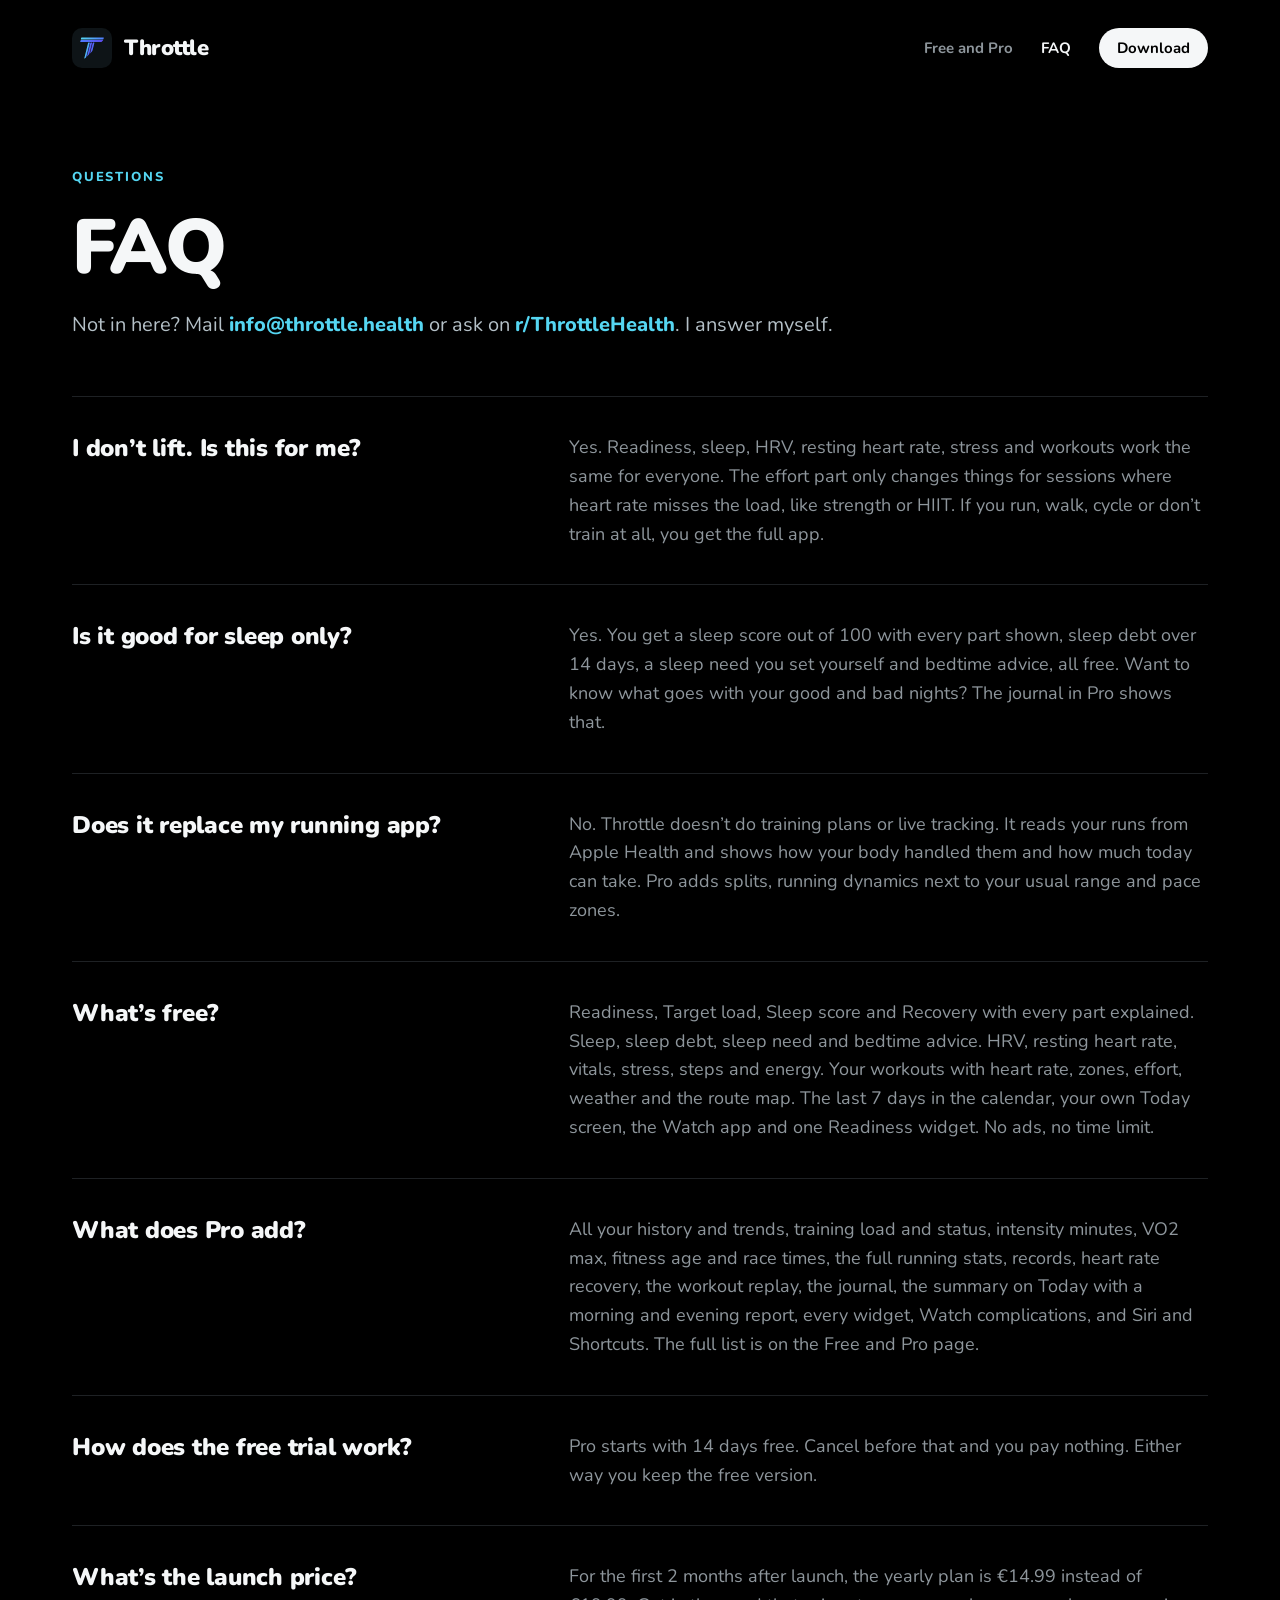
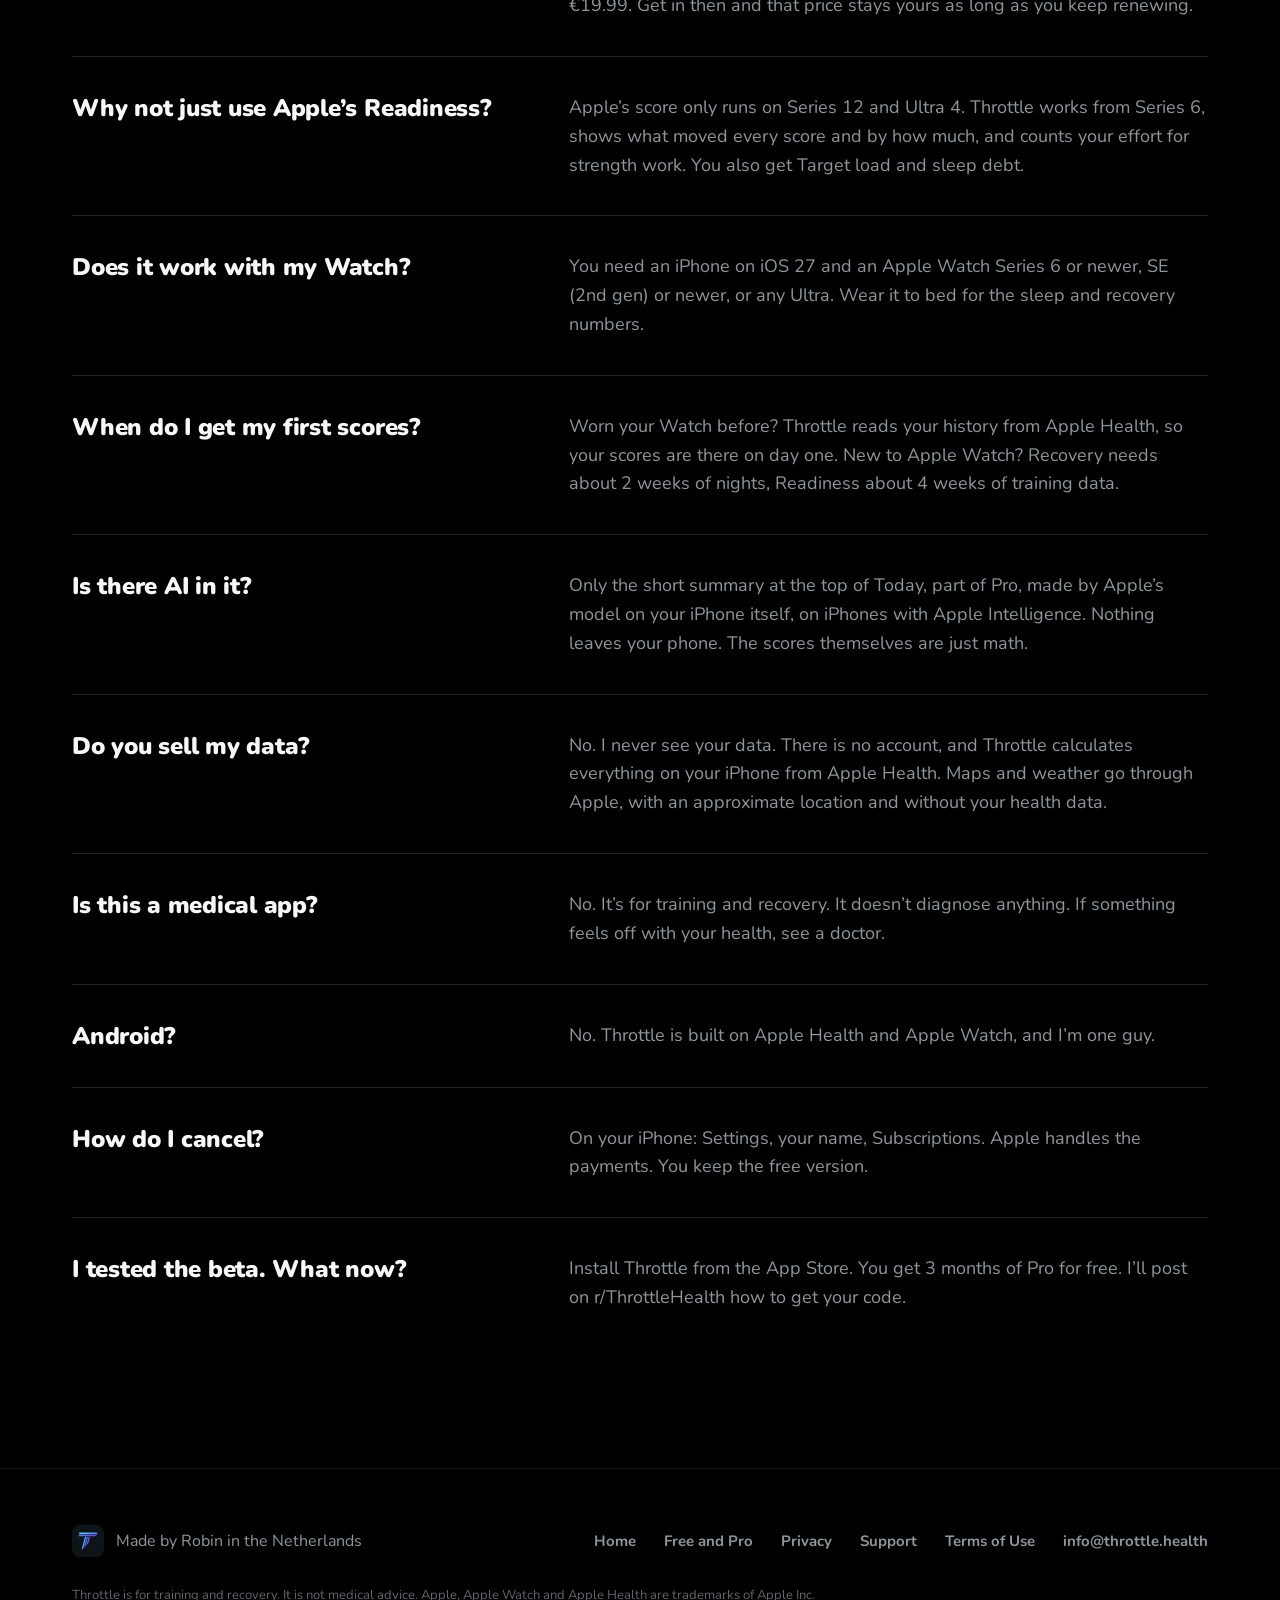
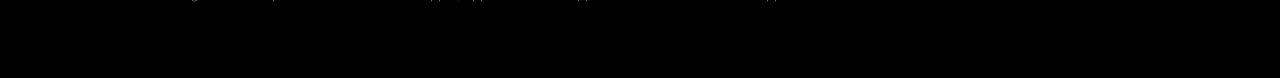
==== faq/index.html @ 5a000b37 "Replace the beta site with the App Store launch site Throttle 1.0.0 is live on the App Store, so the" ====
<!doctype html>
<html lang="en">
<head>
<meta charset="utf-8">
<meta name="viewport" content="width=device-width, initial-scale=1">
<title>FAQ: Throttle</title>
<meta name="description" content="Answers about Throttle: what is free, what Pro adds, which Apple Watch you need and what happens with your data.">
<meta property="og:type" content="website">
<meta property="og:title" content="FAQ: Throttle">
<meta property="og:description" content="Answers about Throttle: what is free, what Pro adds, which Apple Watch you need and what happens with your data.">
<meta property="og:url" content="https://throttle.health/faq/">
<link rel="canonical" href="https://throttle.health/faq/">
<link rel="icon" href="../assets/favicon.svg" type="image/svg+xml">
<link rel="apple-touch-icon" href="../assets/apple-touch-icon.png">
<style>
@font-face{font-family:'Nunito';font-style:normal;font-display:swap;font-weight:200 1000;src:url(../assets/fonts/nunito-latin.woff2) format('woff2')}
body{margin:0;background:#000000}
a{color:#55D6F2}a:hover{color:#9BE8F8}
.t{font-family:ui-rounded,"SF Pro Rounded","Nunito",-apple-system,system-ui,sans-serif;color:#F5F7F8;-webkit-font-smoothing:antialiased;font-variant-numeric:tabular-nums}
.wrap{max-width:1200px;margin:0 auto;padding:0 32px;box-sizing:border-box}
.nav{display:flex;align-items:center;justify-content:space-between;gap:24px;flex-wrap:wrap;padding:28px 0}
.navlinks{display:flex;gap:28px;align-items:center;flex-wrap:wrap}
.navlinks a{color:#8E969C;text-decoration:none;font-weight:700;font-size:15px}
.navlinks a:hover{color:#F5F7F8}
.h1{font-size:clamp(44px,6vw,84px);line-height:0.98;letter-spacing:-0.035em;font-weight:900;margin:0}
.lead{font-size:20px;line-height:1.55;color:#B4C0C7;margin:0}
.eyebrow{font-size:13px;font-weight:800;letter-spacing:0.14em;text-transform:uppercase;margin:0}
.qa{display:grid;grid-template-columns:minmax(0,5fr) minmax(0,7fr);gap:40px;padding:36px 0;border-top:1px solid #1E2124}
@media (max-width:900px){.qa{grid-template-columns:minmax(0,1fr);gap:12px;padding:28px 0}}
</style>
</head>
<body>
<div class="t" style="background: #000000; min-height: 100vh; overflow: hidden">

<div class="wrap">
<nav class="nav" aria-label="Main">
<a href="../" style="display: flex; align-items: center; gap: 12px; text-decoration: none" aria-label="Throttle home">
<img src="../assets/throttle-icon.svg" alt="" style="width: 40px; height: 40px; border-radius: 10px">
<span style="font-size: 22px; font-weight: 900; letter-spacing: -0.02em; color: #F5F7F8">Throttle</span>
</a>
<div class="navlinks">
<a href="../pro/">Free and Pro</a>
<a href="../faq/" style="color: #F5F7F8">FAQ</a>
<a href="https://apps.apple.com/app/throttle-health-training/id6831547958" target="_blank" rel="noopener" style="color: #000000; background: #F5F7F8; padding: 10px 18px; border-radius: 999px">Download</a>
</div>
</nav>

<section style="padding: 72px 0 56px; display: flex; flex-direction: column; gap: 24px; max-width: 820px" aria-label="Intro">
<p class="eyebrow" style="color: #55D6F2">Questions</p>
<h1 class="h1">FAQ</h1>
<p class="lead">Not in here? Mail <a href="mailto:info@throttle.health" style="text-decoration: none; font-weight: 800">info@throttle.health</a> or ask on <a href="https://www.reddit.com/r/ThrottleHealth" style="text-decoration: none; font-weight: 800">r/ThrottleHealth</a>. I answer myself.</p>
</section>

<section aria-label="Questions and answers" style="padding-bottom: 120px">

<div class="qa">
<h2 style="margin: 0; font-size: 24px; line-height: 1.25; font-weight: 900; letter-spacing: -0.01em">I don’t lift. Is this for me?</h2>
<p style="margin: 0; font-size: 18px; line-height: 1.6; color: #8E969C">Yes. Readiness, sleep, HRV, resting heart rate, stress and workouts work the same for everyone. The effort part only changes things for sessions where heart rate misses the load, like strength or HIIT. If you run, walk, cycle or don’t train at all, you get the full app.</p>
</div>

<div class="qa">
<h2 style="margin: 0; font-size: 24px; line-height: 1.25; font-weight: 900; letter-spacing: -0.01em">Is it good for sleep only?</h2>
<p style="margin: 0; font-size: 18px; line-height: 1.6; color: #8E969C">Yes. You get a sleep score out of 100 with every part shown, sleep debt over 14 days, a sleep need you set yourself and bedtime advice, all free. Want to know what goes with your good and bad nights? The journal in Pro shows that.</p>
</div>

<div class="qa">
<h2 style="margin: 0; font-size: 24px; line-height: 1.25; font-weight: 900; letter-spacing: -0.01em">Does it replace my running app?</h2>
<p style="margin: 0; font-size: 18px; line-height: 1.6; color: #8E969C">No. Throttle doesn’t do training plans or live tracking. It reads your runs from Apple Health and shows how your body handled them and how much today can take. Pro adds splits, running dynamics next to your usual range and pace zones.</p>
</div>

<div class="qa">
<h2 style="margin: 0; font-size: 24px; line-height: 1.25; font-weight: 900; letter-spacing: -0.01em">What’s free?</h2>
<p style="margin: 0; font-size: 18px; line-height: 1.6; color: #8E969C">Readiness, Target load, Sleep score and Recovery with every part explained. Sleep, sleep debt, sleep need and bedtime advice. HRV, resting heart rate, vitals, stress, steps and energy. Your workouts with heart rate, zones, effort, weather and the route map. The last 7 days in the calendar, your own Today screen, the Watch app and one Readiness widget. No ads, no time limit.</p>
</div>

<div class="qa">
<h2 style="margin: 0; font-size: 24px; line-height: 1.25; font-weight: 900; letter-spacing: -0.01em">What does Pro add?</h2>
<p style="margin: 0; font-size: 18px; line-height: 1.6; color: #8E969C">All your history and trends, training load and status, intensity minutes, VO2 max, fitness age and race times, the full running stats, records, heart rate recovery, the workout replay, the journal, the summary on Today with a morning and evening report, every widget, Watch complications, and Siri and Shortcuts. The full list is on the Free and Pro page.</p>
</div>

<div class="qa">
<h2 style="margin: 0; font-size: 24px; line-height: 1.25; font-weight: 900; letter-spacing: -0.01em">How does the free trial work?</h2>
<p style="margin: 0; font-size: 18px; line-height: 1.6; color: #8E969C">Pro starts with 14 days free. Cancel before that and you pay nothing. Either way you keep the free version.</p>
</div>

<div class="qa">
<h2 style="margin: 0; font-size: 24px; line-height: 1.25; font-weight: 900; letter-spacing: -0.01em">What’s the launch price?</h2>
<p style="margin: 0; font-size: 18px; line-height: 1.6; color: #8E969C">For the first 2 months after launch, the yearly plan is €14.99 instead of €19.99. Get in then and that price stays yours as long as you keep renewing.</p>
</div>

<div class="qa">
<h2 style="margin: 0; font-size: 24px; line-height: 1.25; font-weight: 900; letter-spacing: -0.01em">Why not just use Apple’s Readiness?</h2>
<p style="margin: 0; font-size: 18px; line-height: 1.6; color: #8E969C">Apple’s score only runs on Series 12 and Ultra 4. Throttle works from Series 6, shows what moved every score and by how much, and counts your effort for strength work. You also get Target load and sleep debt.</p>
</div>

<div class="qa">
<h2 style="margin: 0; font-size: 24px; line-height: 1.25; font-weight: 900; letter-spacing: -0.01em">Does it work with my Watch?</h2>
<p style="margin: 0; font-size: 18px; line-height: 1.6; color: #8E969C">You need an iPhone on iOS 27 and an Apple Watch Series 6 or newer, SE (2nd gen) or newer, or any Ultra. Wear it to bed for the sleep and recovery numbers.</p>
</div>

<div class="qa">
<h2 style="margin: 0; font-size: 24px; line-height: 1.25; font-weight: 900; letter-spacing: -0.01em">When do I get my first scores?</h2>
<p style="margin: 0; font-size: 18px; line-height: 1.6; color: #8E969C">Worn your Watch before? Throttle reads your history from Apple Health, so your scores are there on day one. New to Apple Watch? Recovery needs about 2 weeks of nights, Readiness about 4 weeks of training data.</p>
</div>

<div class="qa">
<h2 style="margin: 0; font-size: 24px; line-height: 1.25; font-weight: 900; letter-spacing: -0.01em">Is there AI in it?</h2>
<p style="margin: 0; font-size: 18px; line-height: 1.6; color: #8E969C">Only the short summary at the top of Today, part of Pro, made by Apple’s model on your iPhone itself, on iPhones with Apple Intelligence. Nothing leaves your phone. The scores themselves are just math.</p>
</div>

<div class="qa">
<h2 style="margin: 0; font-size: 24px; line-height: 1.25; font-weight: 900; letter-spacing: -0.01em">Do you sell my data?</h2>
<p style="margin: 0; font-size: 18px; line-height: 1.6; color: #8E969C">No. I never see your data. There is no account, and Throttle calculates everything on your iPhone from Apple Health. Maps and weather go through Apple, with an approximate location and without your health data.</p>
</div>

<div class="qa">
<h2 style="margin: 0; font-size: 24px; line-height: 1.25; font-weight: 900; letter-spacing: -0.01em">Is this a medical app?</h2>
<p style="margin: 0; font-size: 18px; line-height: 1.6; color: #8E969C">No. It’s for training and recovery. It doesn’t diagnose anything. If something feels off with your health, see a doctor.</p>
</div>

<div class="qa">
<h2 style="margin: 0; font-size: 24px; line-height: 1.25; font-weight: 900; letter-spacing: -0.01em">Android?</h2>
<p style="margin: 0; font-size: 18px; line-height: 1.6; color: #8E969C">No. Throttle is built on Apple Health and Apple Watch, and I’m one guy.</p>
</div>

<div class="qa">
<h2 style="margin: 0; font-size: 24px; line-height: 1.25; font-weight: 900; letter-spacing: -0.01em">How do I cancel?</h2>
<p style="margin: 0; font-size: 18px; line-height: 1.6; color: #8E969C">On your iPhone: Settings, your name, Subscriptions. Apple handles the payments. You keep the free version.</p>
</div>

<div class="qa">
<h2 style="margin: 0; font-size: 24px; line-height: 1.25; font-weight: 900; letter-spacing: -0.01em">I tested the beta. What now?</h2>
<p style="margin: 0; font-size: 18px; line-height: 1.6; color: #8E969C">Install Throttle from the App Store. You get 3 months of Pro for free. I’ll post on r/ThrottleHealth how to get your code.</p>
</div>

</section>
</div>

<footer style="border-top: 1px solid #141618; padding: 56px 0 72px">
<div class="wrap" style="display: flex; flex-direction: column; gap: 28px">
<div style="display: flex; justify-content: space-between; gap: 24px; flex-wrap: wrap; align-items: center">
<div style="display: flex; align-items: center; gap: 12px">
<img src="../assets/throttle-icon.svg" alt="" style="width: 32px; height: 32px; border-radius: 8px">
<span style="font-size: 16px; color: #8E969C">Made by Robin in the Netherlands</span>
</div>
<div class="navlinks">
<a href="../">Home</a>
<a href="../pro/">Free and Pro</a>
<a href="../privacy/">Privacy</a>
<a href="../support/">Support</a>
<a href="https://www.apple.com/legal/internet-services/itunes/dev/stdeula/">Terms of Use</a>
<a href="mailto:info@throttle.health">info@throttle.health</a>
</div>
</div>
<p style="margin: 0; font-size: 13px; line-height: 1.6; color: #5E666C">Throttle is for training and recovery. It is not medical advice. Apple, Apple Watch and Apple Health are trademarks of Apple Inc.</p>
</div>
</footer>

</div>
</body>
</html>
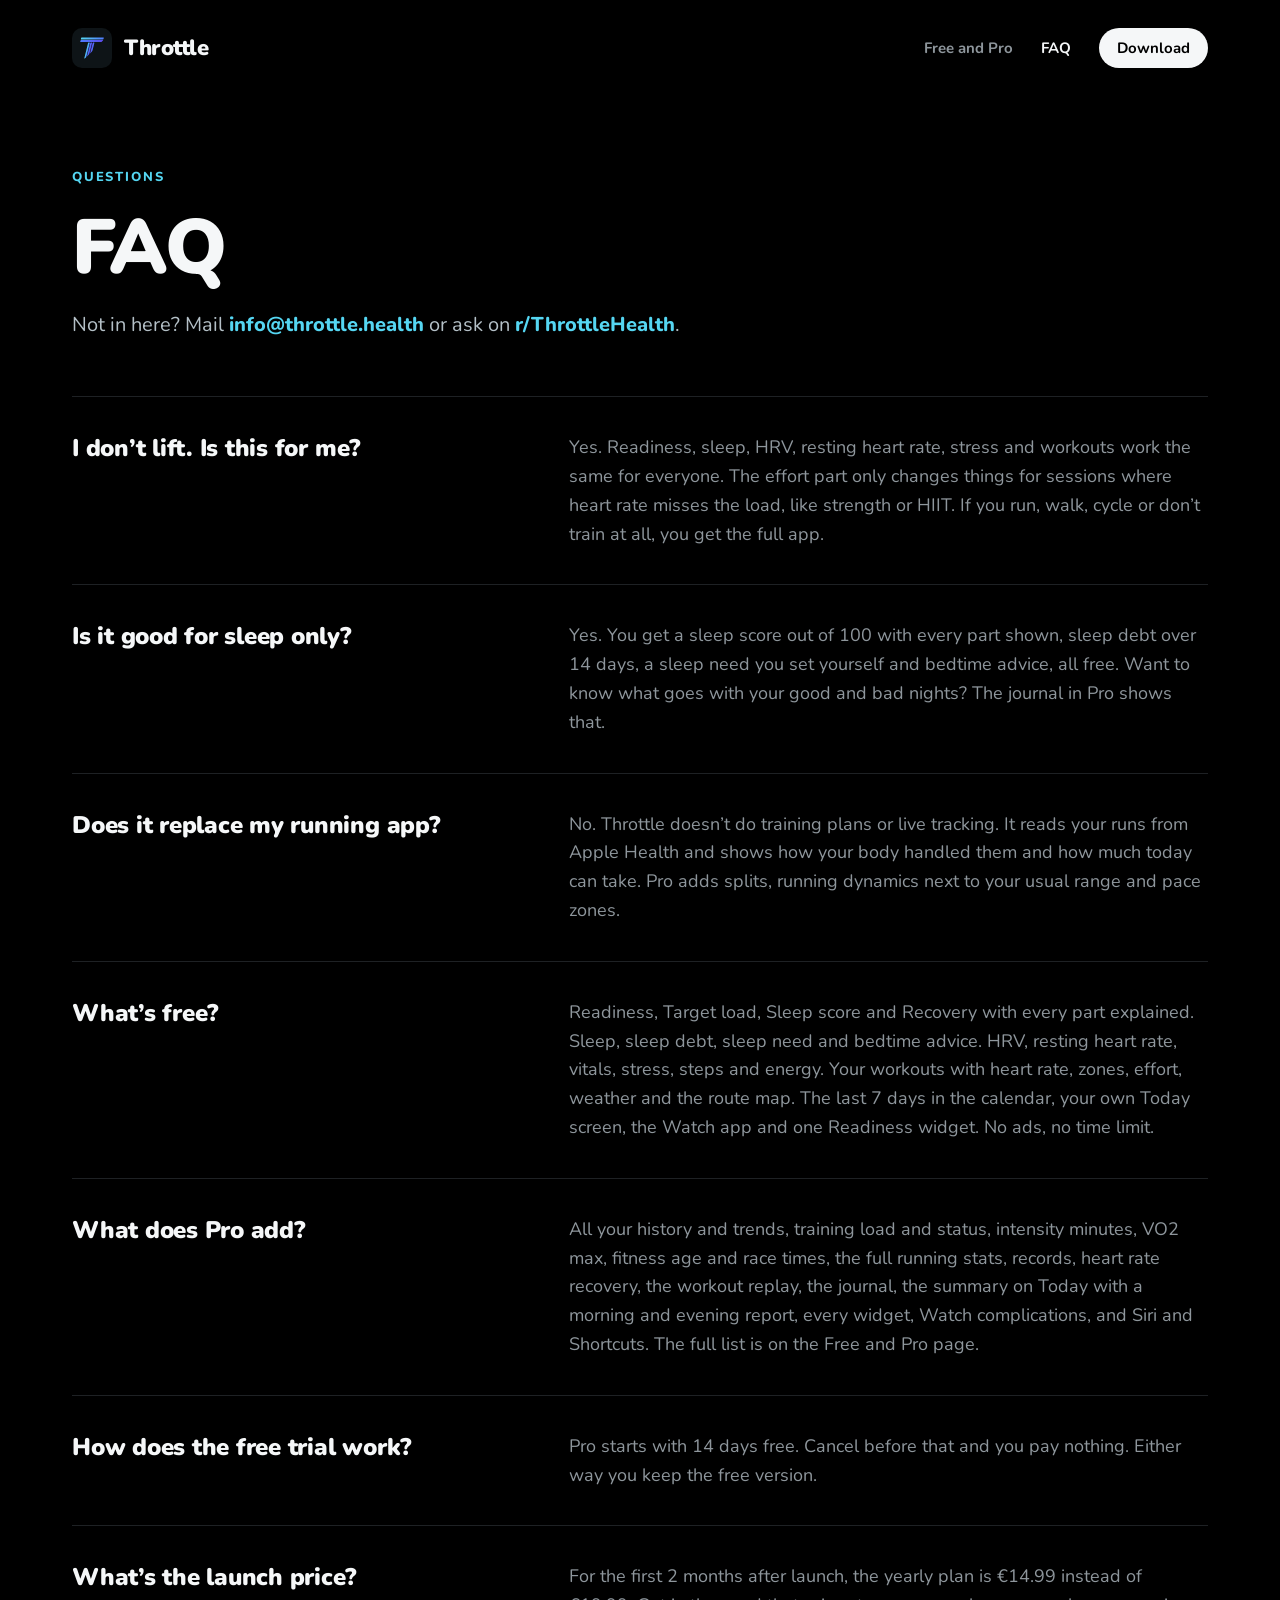
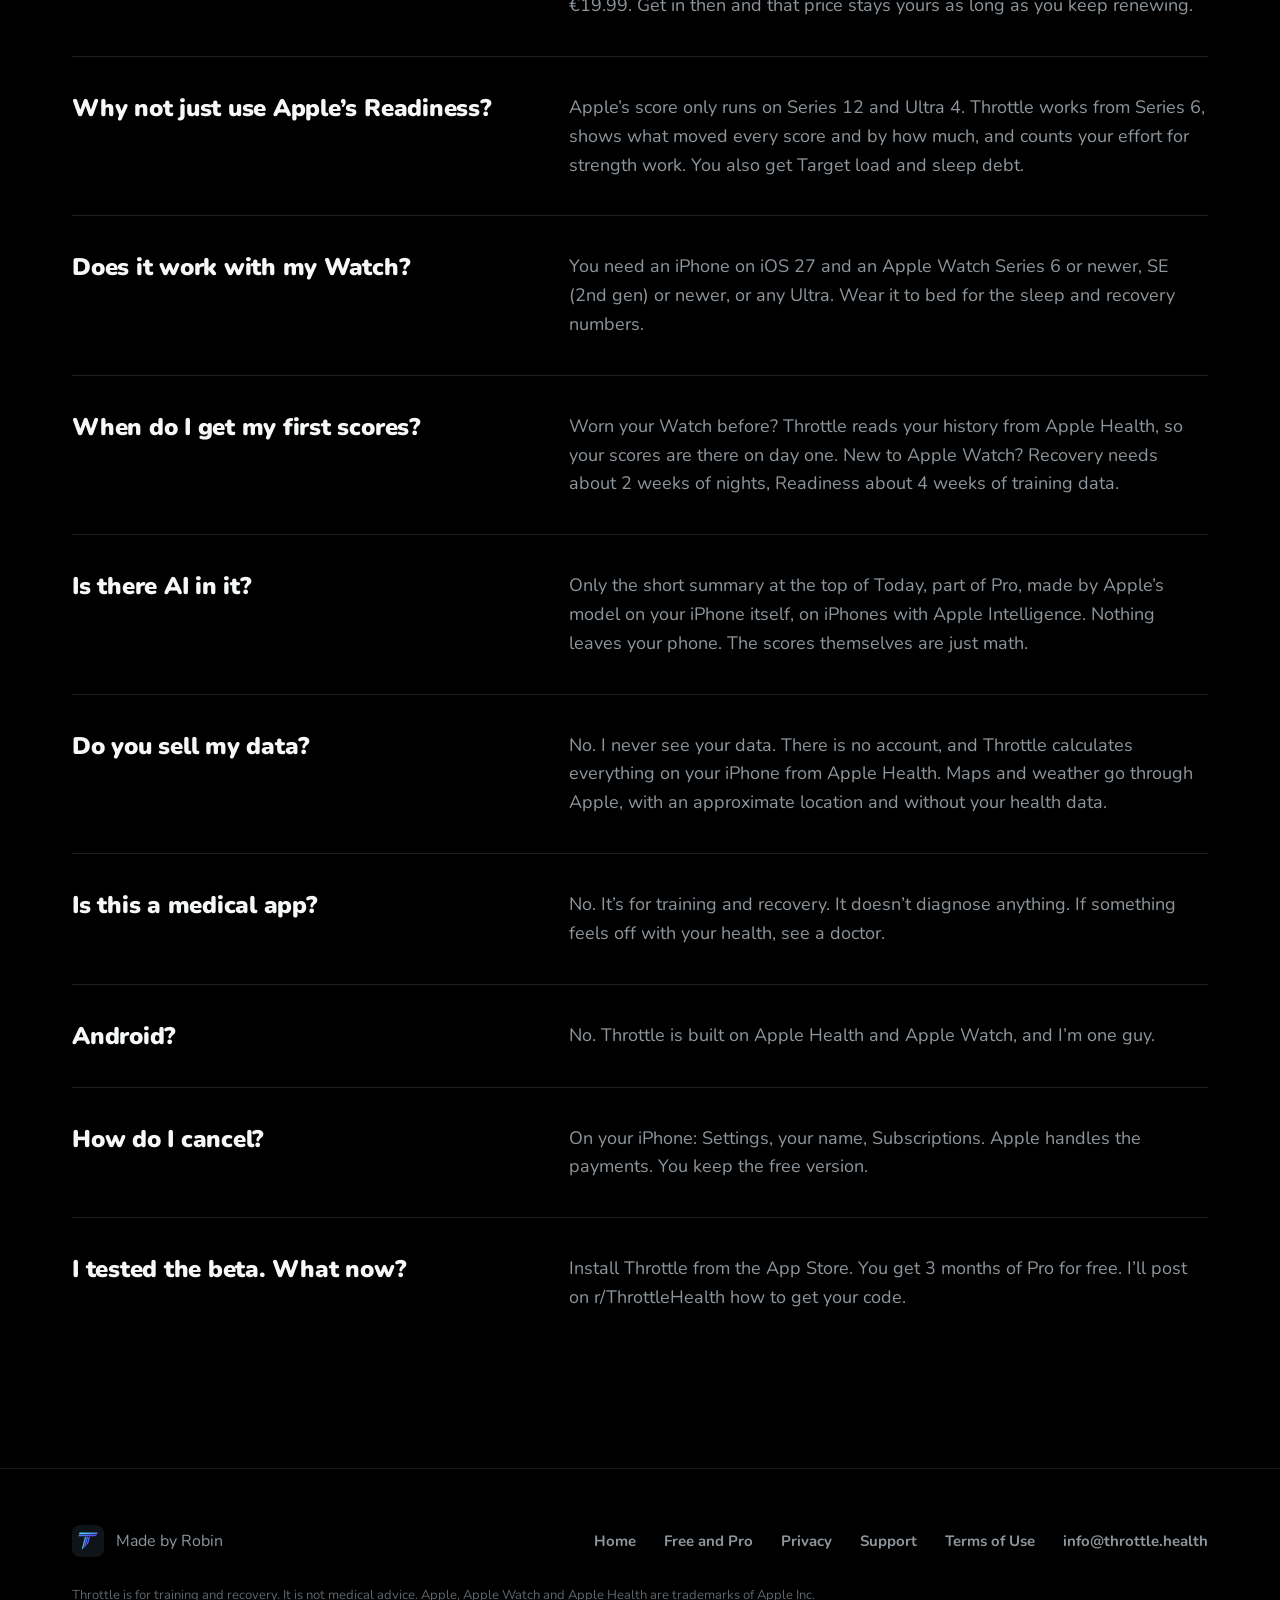
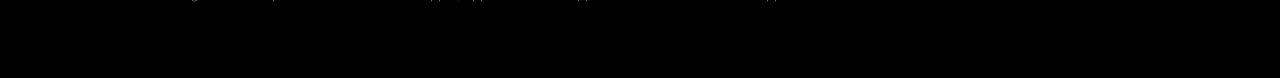
==== commit e14ecfad: "Shorten the "who makes this" wording Robin asked to drop "in the Netherlands" and the lines about re" ====
--- a/faq/index.html
+++ b/faq/index.html
@@ -48,7 +48,7 @@
 <section style="padding: 72px 0 56px; display: flex; flex-direction: column; gap: 24px; max-width: 820px" aria-label="Intro">
 <p class="eyebrow" style="color: #55D6F2">Questions</p>
 <h1 class="h1">FAQ</h1>
-<p class="lead">Not in here? Mail <a href="mailto:info@throttle.health" style="text-decoration: none; font-weight: 800">info@throttle.health</a> or ask on <a href="https://www.reddit.com/r/ThrottleHealth" style="text-decoration: none; font-weight: 800">r/ThrottleHealth</a>. I answer myself.</p>
+<p class="lead">Not in here? Mail <a href="mailto:info@throttle.health" style="text-decoration: none; font-weight: 800">info@throttle.health</a> or ask on <a href="https://www.reddit.com/r/ThrottleHealth" style="text-decoration: none; font-weight: 800">r/ThrottleHealth</a>.</p>
 </section>
 
 <section aria-label="Questions and answers" style="padding-bottom: 120px">
@@ -141,7 +141,7 @@
 <div style="display: flex; justify-content: space-between; gap: 24px; flex-wrap: wrap; align-items: center">
 <div style="display: flex; align-items: center; gap: 12px">
 <img src="../assets/throttle-icon.svg" alt="" style="width: 32px; height: 32px; border-radius: 8px">
-<span style="font-size: 16px; color: #8E969C">Made by Robin in the Netherlands</span>
+<span style="font-size: 16px; color: #8E969C">Made by Robin</span>
 </div>
 <div class="navlinks">
 <a href="../">Home</a>
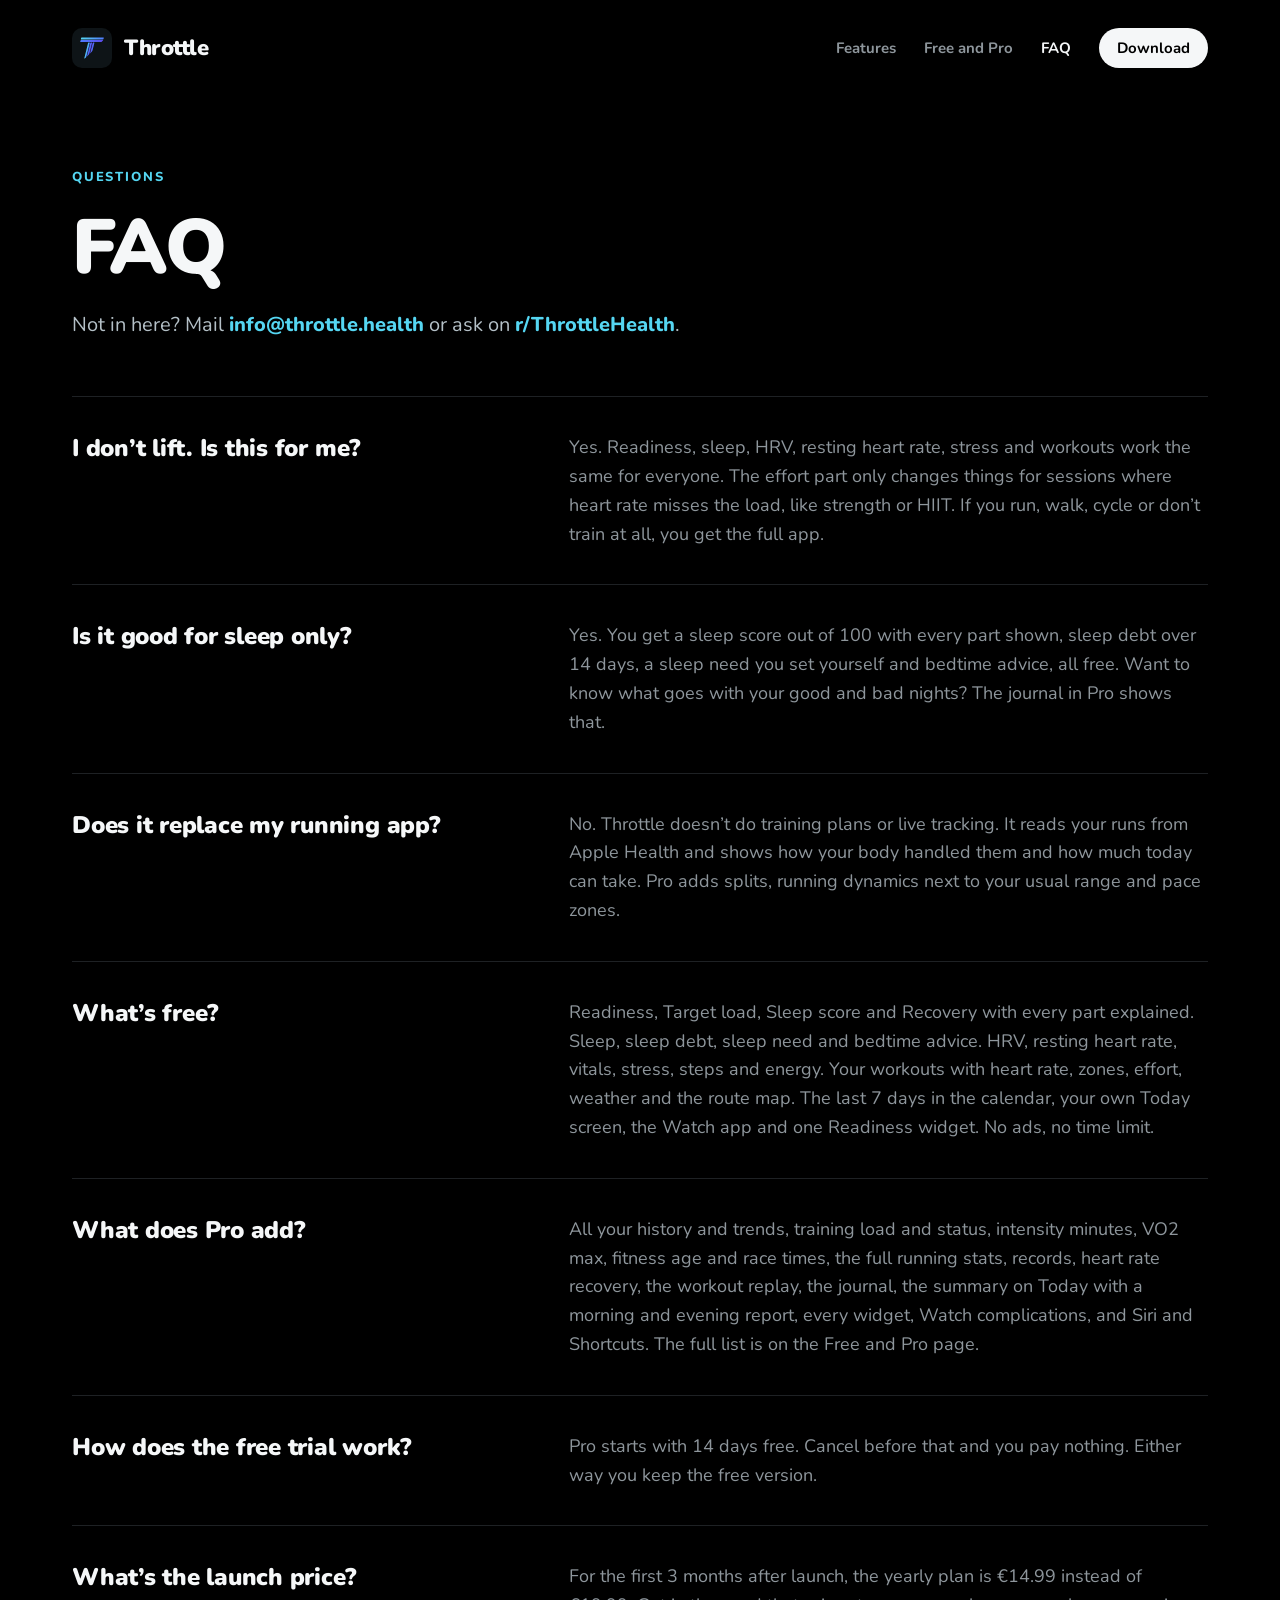
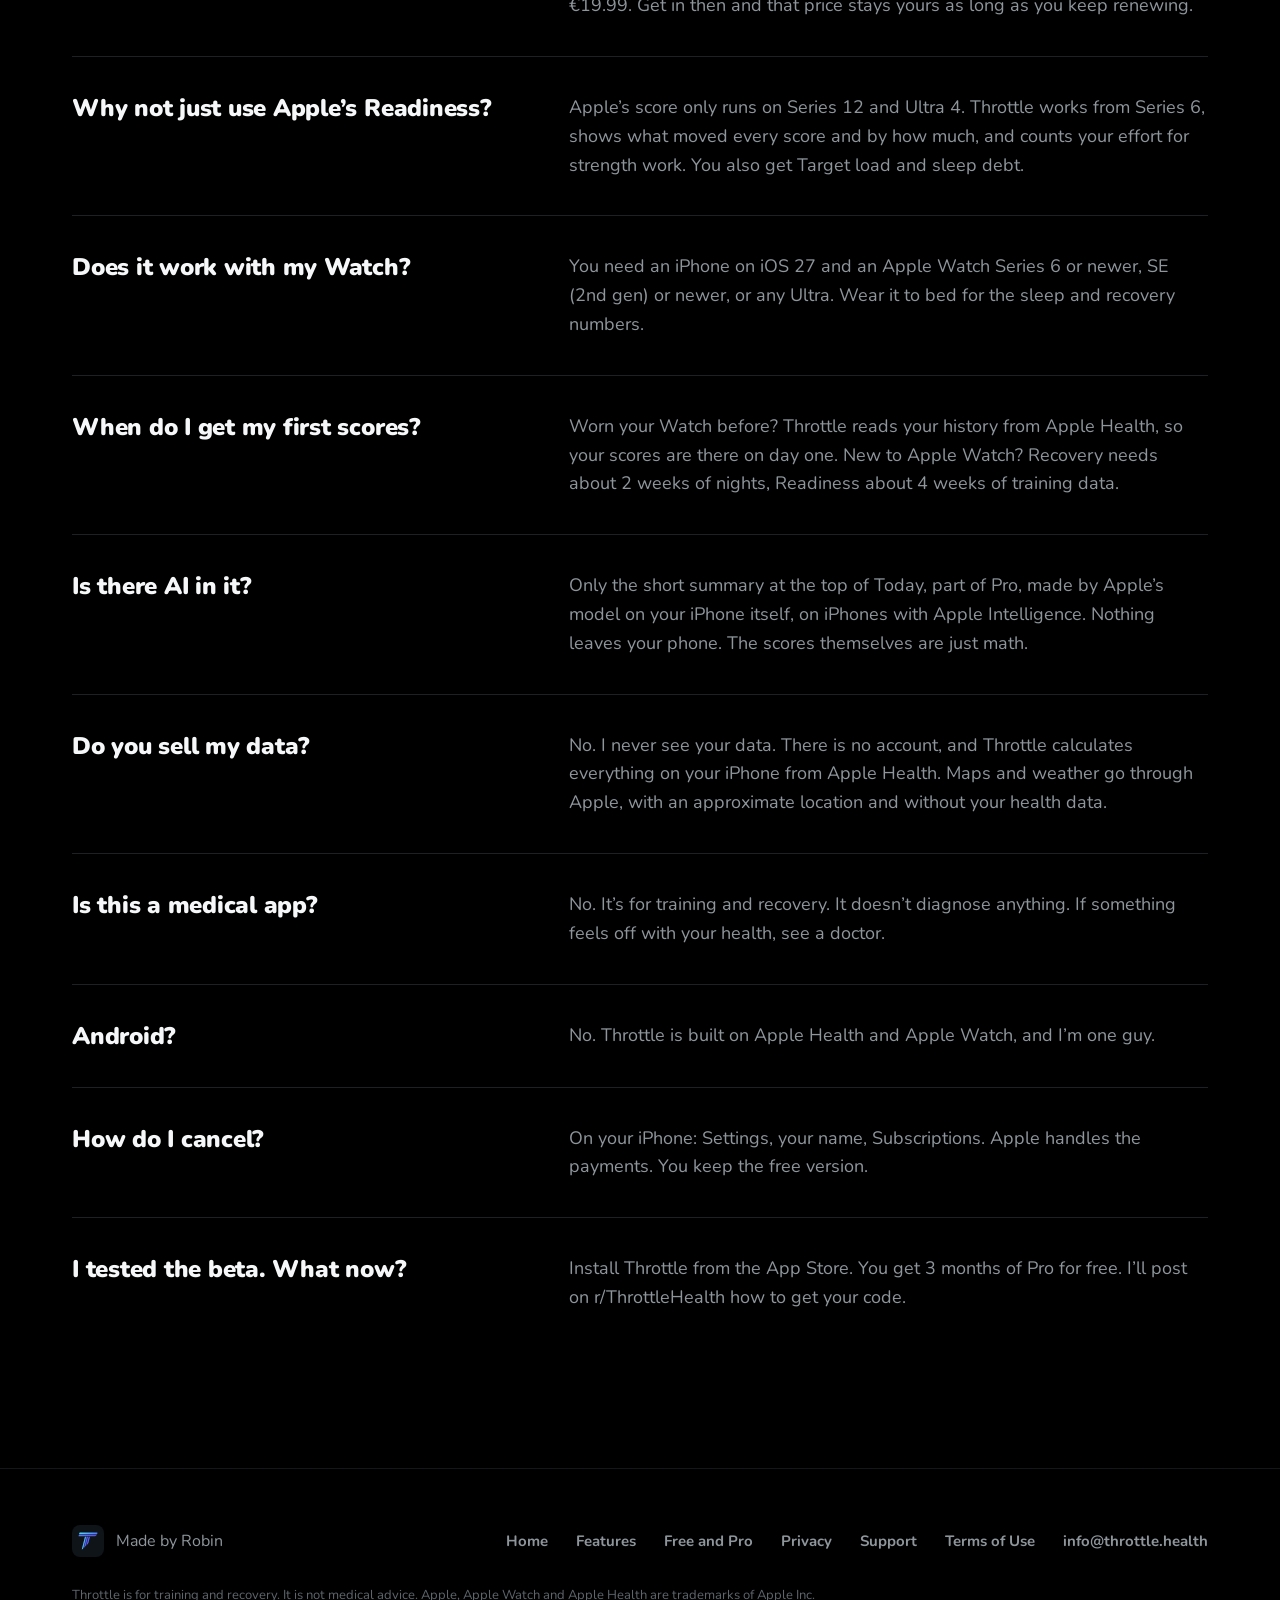
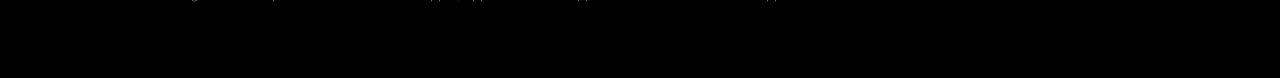
==== commit b09b9b0e: "Shorter home page, a Features page, and Goals Robin found the home page one long text and asked for " ====
--- a/faq/index.html
+++ b/faq/index.html
@@ -27,6 +27,7 @@
 .eyebrow{font-size:13px;font-weight:800;letter-spacing:0.14em;text-transform:uppercase;margin:0}
 .qa{display:grid;grid-template-columns:minmax(0,5fr) minmax(0,7fr);gap:40px;padding:36px 0;border-top:1px solid #1E2124}
 @media (max-width:900px){.qa{grid-template-columns:minmax(0,1fr);gap:12px;padding:28px 0}}
+@media (max-width:620px){.nav{gap:12px}.nav .navlinks{gap:14px}.nav .navlinks a{font-size:14px}.nav .navlinks a:nth-child(3){display:none}}
 </style>
 </head>
 <body>
@@ -39,6 +40,7 @@
 <span style="font-size: 22px; font-weight: 900; letter-spacing: -0.02em; color: #F5F7F8">Throttle</span>
 </a>
 <div class="navlinks">
+<a href="../features/">Features</a>
 <a href="../pro/">Free and Pro</a>
 <a href="../faq/" style="color: #F5F7F8">FAQ</a>
 <a href="https://apps.apple.com/app/throttle-health-training/id6831547958" target="_blank" rel="noopener" style="color: #000000; background: #F5F7F8; padding: 10px 18px; border-radius: 999px">Download</a>
@@ -85,7 +87,7 @@
 
 <div class="qa">
 <h2 style="margin: 0; font-size: 24px; line-height: 1.25; font-weight: 900; letter-spacing: -0.01em">What’s the launch price?</h2>
-<p style="margin: 0; font-size: 18px; line-height: 1.6; color: #8E969C">For the first 2 months after launch, the yearly plan is €14.99 instead of €19.99. Get in then and that price stays yours as long as you keep renewing.</p>
+<p style="margin: 0; font-size: 18px; line-height: 1.6; color: #8E969C">For the first 3 months after launch, the yearly plan is €14.99 instead of €19.99. Get in then and that price stays yours as long as you keep renewing.</p>
 </div>
 
 <div class="qa">
@@ -145,6 +147,7 @@
 </div>
 <div class="navlinks">
 <a href="../">Home</a>
+<a href="../features/">Features</a>
 <a href="../pro/">Free and Pro</a>
 <a href="../privacy/">Privacy</a>
 <a href="../support/">Support</a>
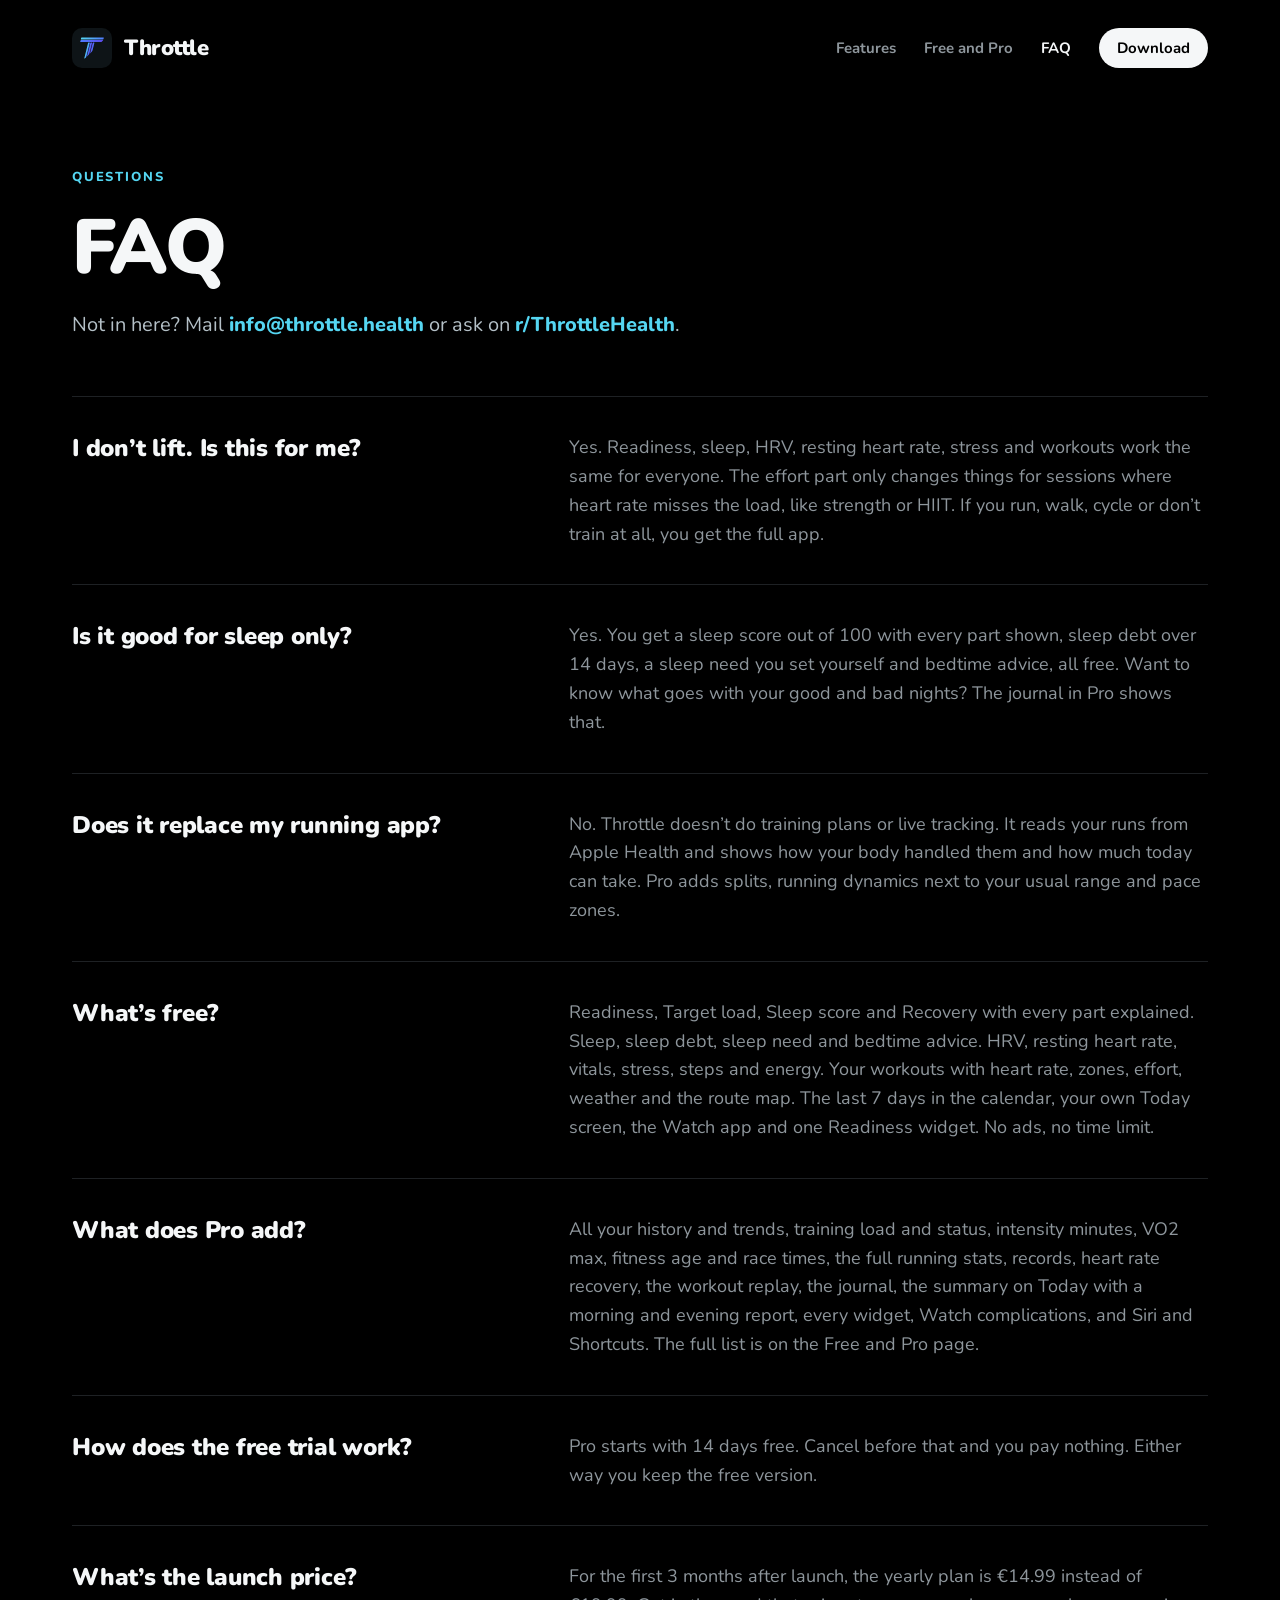
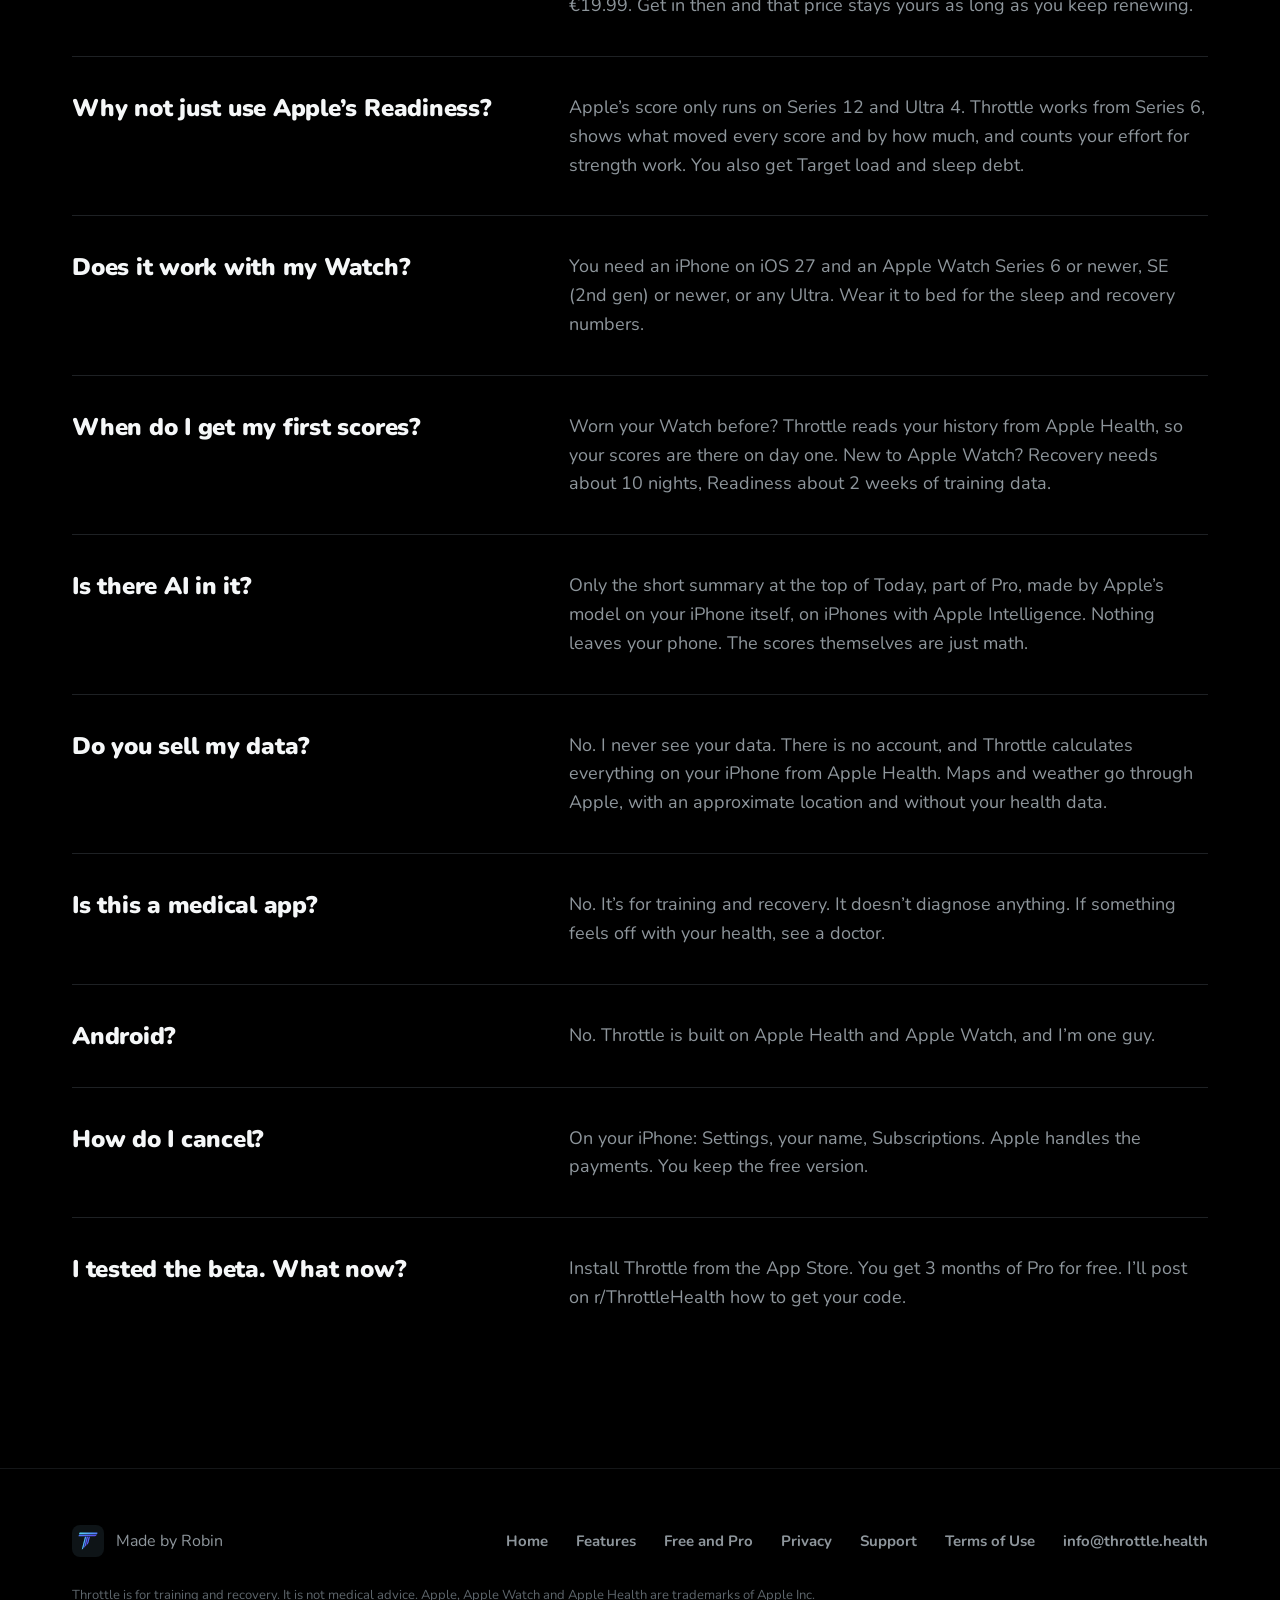
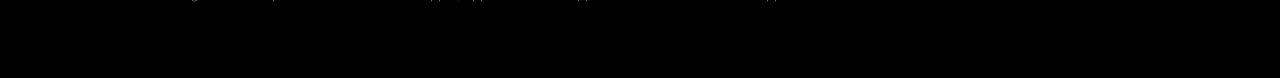
==== commit 41c48072: "FAQ: first scores come sooner from app version 1.0.2 Version 1.0.2 shortens the learning period: the" ====
--- a/faq/index.html
+++ b/faq/index.html
@@ -102,7 +102,7 @@
 
 <div class="qa">
 <h2 style="margin: 0; font-size: 24px; line-height: 1.25; font-weight: 900; letter-spacing: -0.01em">When do I get my first scores?</h2>
-<p style="margin: 0; font-size: 18px; line-height: 1.6; color: #8E969C">Worn your Watch before? Throttle reads your history from Apple Health, so your scores are there on day one. New to Apple Watch? Recovery needs about 2 weeks of nights, Readiness about 4 weeks of training data.</p>
+<p style="margin: 0; font-size: 18px; line-height: 1.6; color: #8E969C">Worn your Watch before? Throttle reads your history from Apple Health, so your scores are there on day one. New to Apple Watch? Recovery needs about 10 nights, Readiness about 2 weeks of training data.</p>
 </div>
 
 <div class="qa">
